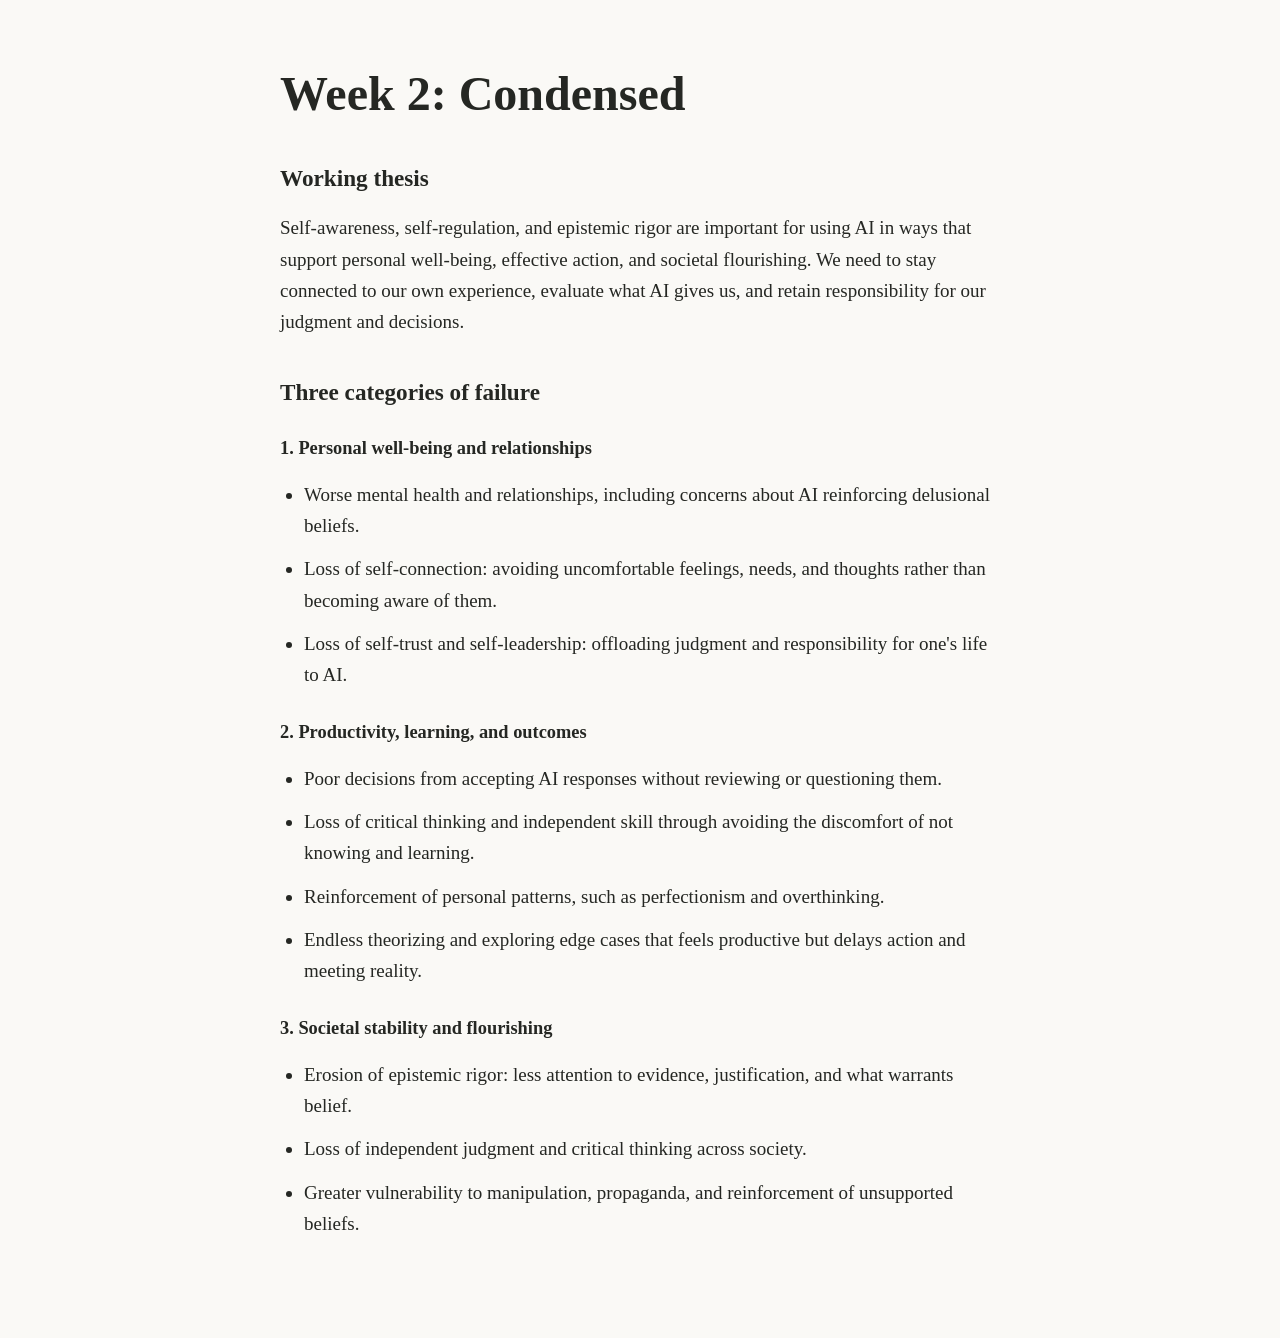
==== index.html @ 49ddbb6b "Publish condensed Week 2 writing notes" ====
<!doctype html>
<html lang="en">
<head>
  <meta charset="utf-8">
  <meta name="viewport" content="width=device-width, initial-scale=1">
  <meta name="description" content="Week 2 writing notes on self-awareness, self-regulation, epistemic rigor, and AI.">
  <title>Week 2: Condensed — Metacognition &amp; AI</title>
  <style>
    :root { color-scheme: light dark; }
    body { margin: 0; background: #faf9f6; color: #252723; font-family: Georgia, serif; font-size: 19px; line-height: 1.65; }
    main { max-width: 720px; margin: 0 auto; padding: 64px 24px 80px; }
    h1, h2, h3 { line-height: 1.25; font-weight: 600; }
    h1 { font-size: clamp(2rem, 6vw, 3rem); margin: 0 0 40px; }
    h2 { font-size: 1.45rem; margin-top: 40px; }
    h3 { font-size: 1.15rem; margin-top: 30px; }
    ul { padding-left: 24px; }
    li { margin: 12px 0; }
    @media (prefers-color-scheme: dark) { body { background: #1d201d; color: #eeeee6; } }
  </style>
</head>
<body>
<main>
<h1>Week 2: Condensed</h1>
<h2>Working thesis</h2>
<p>Self-awareness, self-regulation, and epistemic rigor are important for using AI in ways that support personal well-being, effective action, and societal flourishing. We need to stay connected to our own experience, evaluate what AI gives us, and retain responsibility for our judgment and decisions.</p>
<h2>Three categories of failure</h2>
<h3>1. Personal well-being and relationships</h3>
<ul>
<li>Worse mental health and relationships, including concerns about AI reinforcing delusional beliefs.</li>
<li>Loss of self-connection: avoiding uncomfortable feelings, needs, and thoughts rather than becoming aware of them.</li>
<li>Loss of self-trust and self-leadership: offloading judgment and responsibility for one&#x27;s life to AI.</li>
</ul>
<h3>2. Productivity, learning, and outcomes</h3>
<ul>
<li>Poor decisions from accepting AI responses without reviewing or questioning them.</li>
<li>Loss of critical thinking and independent skill through avoiding the discomfort of not knowing and learning.</li>
<li>Reinforcement of personal patterns, such as perfectionism and overthinking.</li>
<li>Endless theorizing and exploring edge cases that feels productive but delays action and meeting reality.</li>
</ul>
<h3>3. Societal stability and flourishing</h3>
<ul>
<li>Erosion of epistemic rigor: less attention to evidence, justification, and what warrants belief.</li>
<li>Loss of independent judgment and critical thinking across society.</li>
<li>Greater vulnerability to manipulation, propaganda, and reinforcement of unsupported beliefs.</li>
</ul>
</main>
</body>
</html>
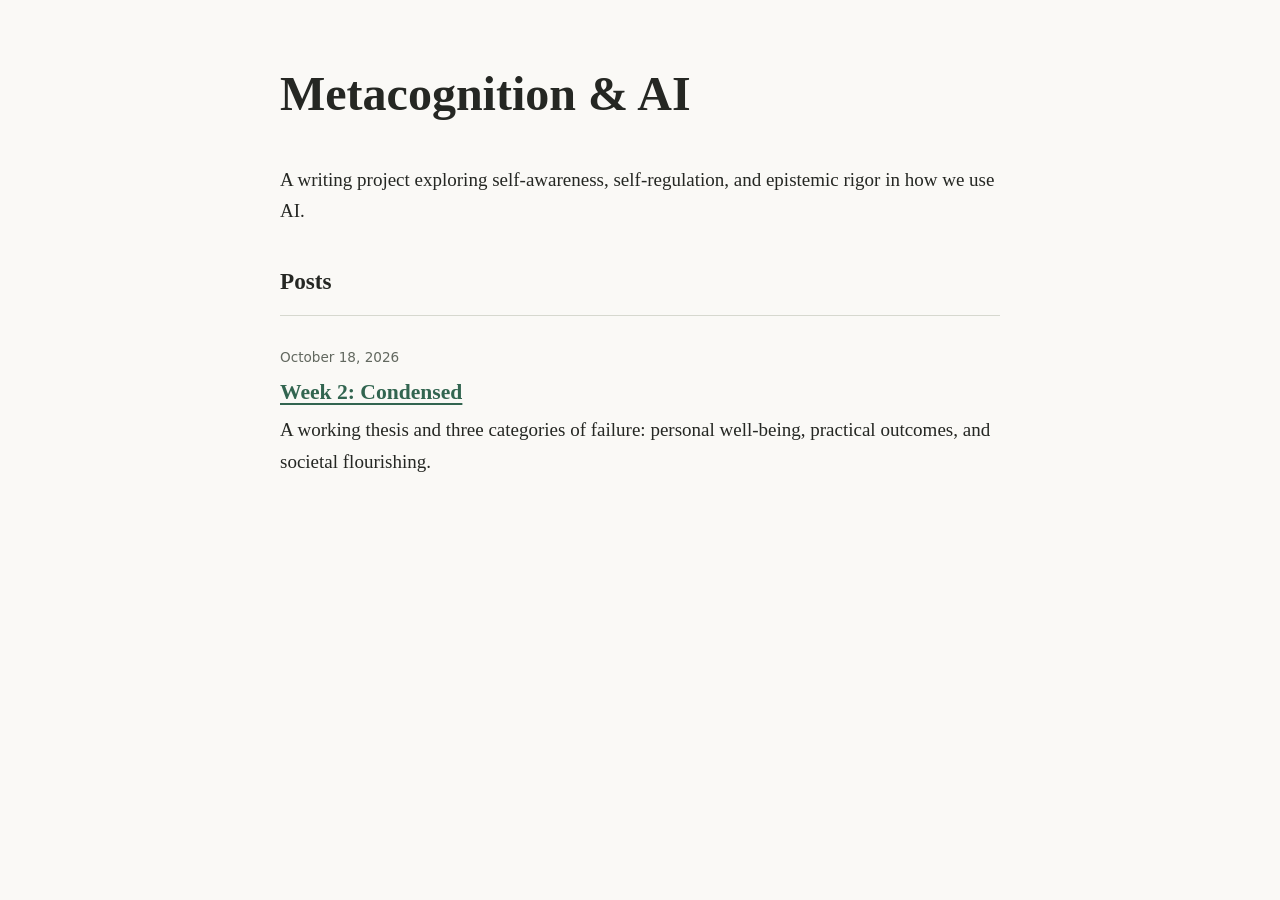
==== commit 020d1eb8: "Add homepage index and separate Week 2 post" ====
--- a/index.html
+++ b/index.html
@@ -3,45 +3,21 @@
 <head>
   <meta charset="utf-8">
   <meta name="viewport" content="width=device-width, initial-scale=1">
-  <meta name="description" content="Week 2 writing notes on self-awareness, self-regulation, epistemic rigor, and AI.">
-  <title>Week 2: Condensed — Metacognition &amp; AI</title>
-  <style>
-    :root { color-scheme: light dark; }
-    body { margin: 0; background: #faf9f6; color: #252723; font-family: Georgia, serif; font-size: 19px; line-height: 1.65; }
-    main { max-width: 720px; margin: 0 auto; padding: 64px 24px 80px; }
-    h1, h2, h3 { line-height: 1.25; font-weight: 600; }
-    h1 { font-size: clamp(2rem, 6vw, 3rem); margin: 0 0 40px; }
-    h2 { font-size: 1.45rem; margin-top: 40px; }
-    h3 { font-size: 1.15rem; margin-top: 30px; }
-    ul { padding-left: 24px; }
-    li { margin: 12px 0; }
-    @media (prefers-color-scheme: dark) { body { background: #1d201d; color: #eeeee6; } }
-  </style>
+  <meta name="description" content="Writing on metacognition, agency, and how we think and act with AI.">
+  <title>Metacognition &amp; AI</title>
+  <link rel="stylesheet" href="assets/style.css">
 </head>
 <body>
 <main>
-<h1>Week 2: Condensed</h1>
-<h2>Working thesis</h2>
-<p>Self-awareness, self-regulation, and epistemic rigor are important for using AI in ways that support personal well-being, effective action, and societal flourishing. We need to stay connected to our own experience, evaluate what AI gives us, and retain responsibility for our judgment and decisions.</p>
-<h2>Three categories of failure</h2>
-<h3>1. Personal well-being and relationships</h3>
-<ul>
-<li>Worse mental health and relationships, including concerns about AI reinforcing delusional beliefs.</li>
-<li>Loss of self-connection: avoiding uncomfortable feelings, needs, and thoughts rather than becoming aware of them.</li>
-<li>Loss of self-trust and self-leadership: offloading judgment and responsibility for one&#x27;s life to AI.</li>
-</ul>
-<h3>2. Productivity, learning, and outcomes</h3>
-<ul>
-<li>Poor decisions from accepting AI responses without reviewing or questioning them.</li>
-<li>Loss of critical thinking and independent skill through avoiding the discomfort of not knowing and learning.</li>
-<li>Reinforcement of personal patterns, such as perfectionism and overthinking.</li>
-<li>Endless theorizing and exploring edge cases that feels productive but delays action and meeting reality.</li>
-</ul>
-<h3>3. Societal stability and flourishing</h3>
-<ul>
-<li>Erosion of epistemic rigor: less attention to evidence, justification, and what warrants belief.</li>
-<li>Loss of independent judgment and critical thinking across society.</li>
-<li>Greater vulnerability to manipulation, propaganda, and reinforcement of unsupported beliefs.</li>
+<h1>Metacognition &amp; AI</h1>
+<p>A writing project exploring self-awareness, self-regulation, and epistemic rigor in how we use AI.</p>
+<h2>Posts</h2>
+<ul class="post-list">
+  <li>
+    <time datetime="2026-10-18">October 18, 2026</time>
+    <h3><a href="posts/week-2/">Week 2: Condensed</a></h3>
+    <p>A working thesis and three categories of failure: personal well-being, practical outcomes, and societal flourishing.</p>
+  </li>
 </ul>
 </main>
 </body>
--- a/assets/style.css
+++ b/assets/style.css
@@ -0,0 +1,23 @@
+:root { color-scheme: light dark; }
+body { margin: 0; background: #faf9f6; color: #252723; font-family: Georgia, serif; font-size: 19px; line-height: 1.65; }
+main { max-width: 720px; margin: 0 auto; padding: 64px 24px 80px; }
+h1, h2, h3 { line-height: 1.25; font-weight: 600; }
+h1 { font-size: clamp(2rem, 6vw, 3rem); margin: 0 0 40px; }
+h2 { font-size: 1.45rem; margin-top: 40px; }
+h3 { font-size: 1.15rem; margin-top: 30px; }
+ul { padding-left: 24px; }
+li { margin: 12px 0; }
+@media (prefers-color-scheme: dark) { body { background: #1d201d; color: #eeeee6; } }
+a { color: #326550; text-underline-offset: 4px; }
+a:hover { text-decoration-thickness: 2px; }
+nav { margin-bottom: 32px; font-family: system-ui, sans-serif; font-size: 0.9rem; }
+.post-list { list-style: none; padding: 0; }
+.post-list li { border-top: 1px solid #d6d8cf; padding: 24px 0; }
+.post-list h3 { margin: 8px 0; font-size: 1.35rem; }
+.post-list p { margin: 8px 0; }
+time { font-family: system-ui, sans-serif; font-size: 0.85rem; color: #62685f; }
+@media (prefers-color-scheme: dark) {
+  a { color: #a5d2b8; }
+  time { color: #b4bbae; }
+  .post-list li { border-color: #474e43; }
+}
